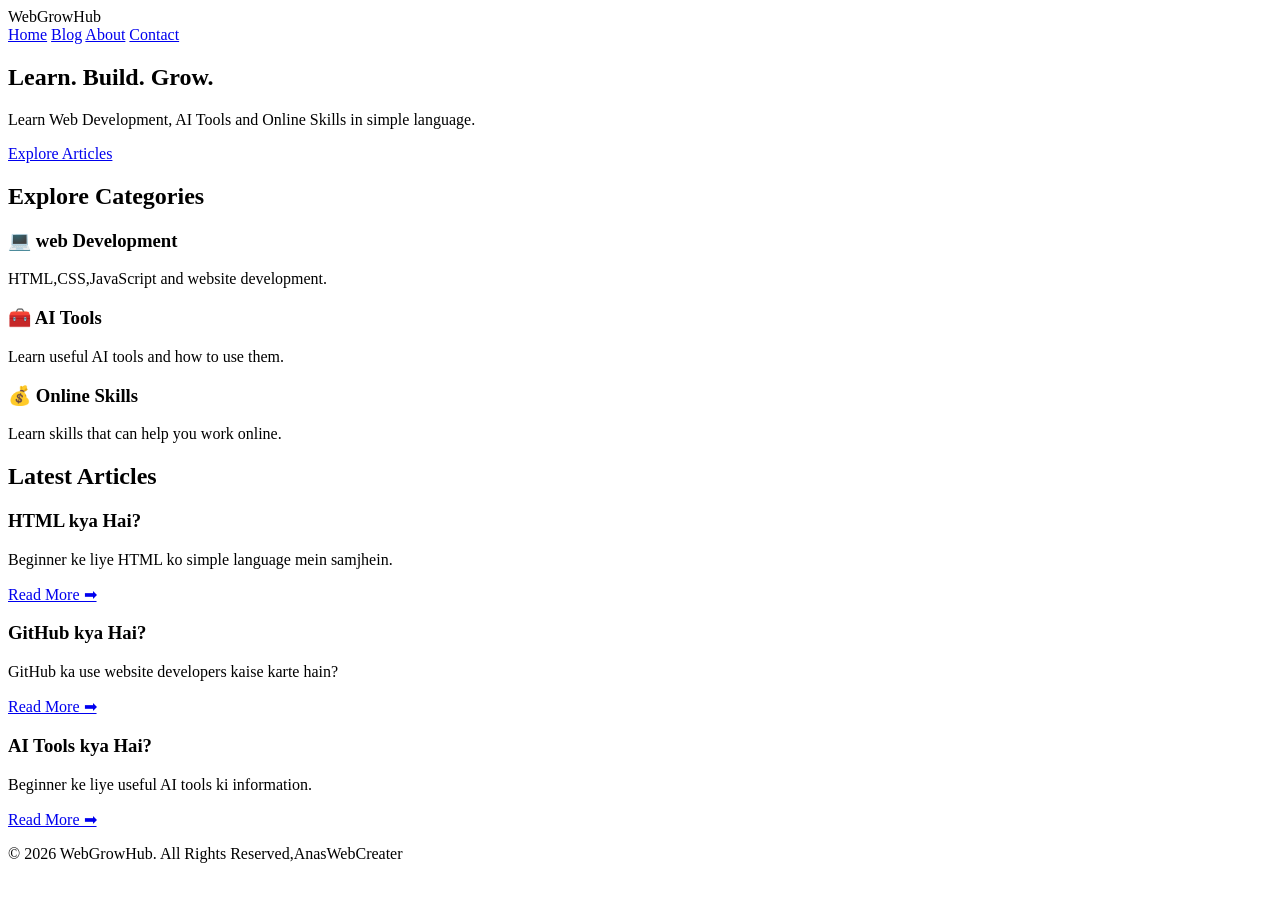
==== index.html @ e3cac808 "Add files via upload" ====
<!DOCTYPE html>
<html lang="en">
    <head>
        <meta charset="UTF-8">
        <meta name="viewport"
        content="width=device-width,
        initial-scale=1.0">
        <title>WebGrowHub - Learn & Grow Online</title>
        <meta name="description" content="WebGrowHub par Web Development, AI Tools aur Online Skills ko simple Hindi me seekhein. Beginner-friendly guides, tutorials aur practical tips.">
        <link rel="stylesheet" href="css/style.css">
    </head>
    <body>
        <header>
            <div class="logo">WebGrowHub</div>
            <nav>
                <a href="index.html">Home</a>
                   <a href="blog.html">Blog</a>
                      <a href="about.html">About</a>
                         <a href="contact.html">Contact</a>
            </nav>
        </header>
        <main>
            <section class="hero">
                <h1>Learn. Build. Grow.</h1>
                <p>
                    Learn Web Development, AI Tools and Online Skills in simple language.
                </p>
                <a href="blog.html" class="btn">Explore Articles</a>
            </section>
            <section class="categories">
                <h2>Explore Categories</h2>
                <div class="category-container">
                    <div class="category">
                        <h3>💻 web Development</h3>
                        <p>HTML,CSS,JavaScript and website development.</p>
                    </div>
                    <div class="category">
                        <h3>🧰 AI Tools</h3>
                        <p>Learn useful AI tools and how to use them.</p>
                    </div>
                    <div class="category">
                        <h3>💰 Online Skills</h3>
                        <p>Learn skills that can help you work online.</p>
                    </div>
                </div>
            </section>
            <section class="latest">
                <h2>Latest Articles</h2>
                <div class="article-container">
                    <article>
                        <h3>HTML kya Hai?</h3>
                        <p>Beginner ke liye HTML ko simple language mein samjhein.</p>
                        <a href="blog.html">Read More ➡</a>
                    </article>
                     <article>
                        <h3>GitHub kya Hai?</h3>
                        <p>GitHub ka use website developers kaise karte hain?</p>
                        <a href="blog.html">Read More ➡</a>
                    </article>
                     <article>
                        <h3>AI Tools kya Hai?</h3>
                        <p>Beginner ke liye useful AI tools ki information.</p>
                        <a href="blog.html">Read More ➡</a>
                    </article>
                </div>
            </section>
        </main>
        <footer>
            <p>© 2026 WebGrowHub. All Rights Reserved,AnasWebCreater</p>
        </footer>
        <script src="js/script.js"></script>
    </body>
</html>
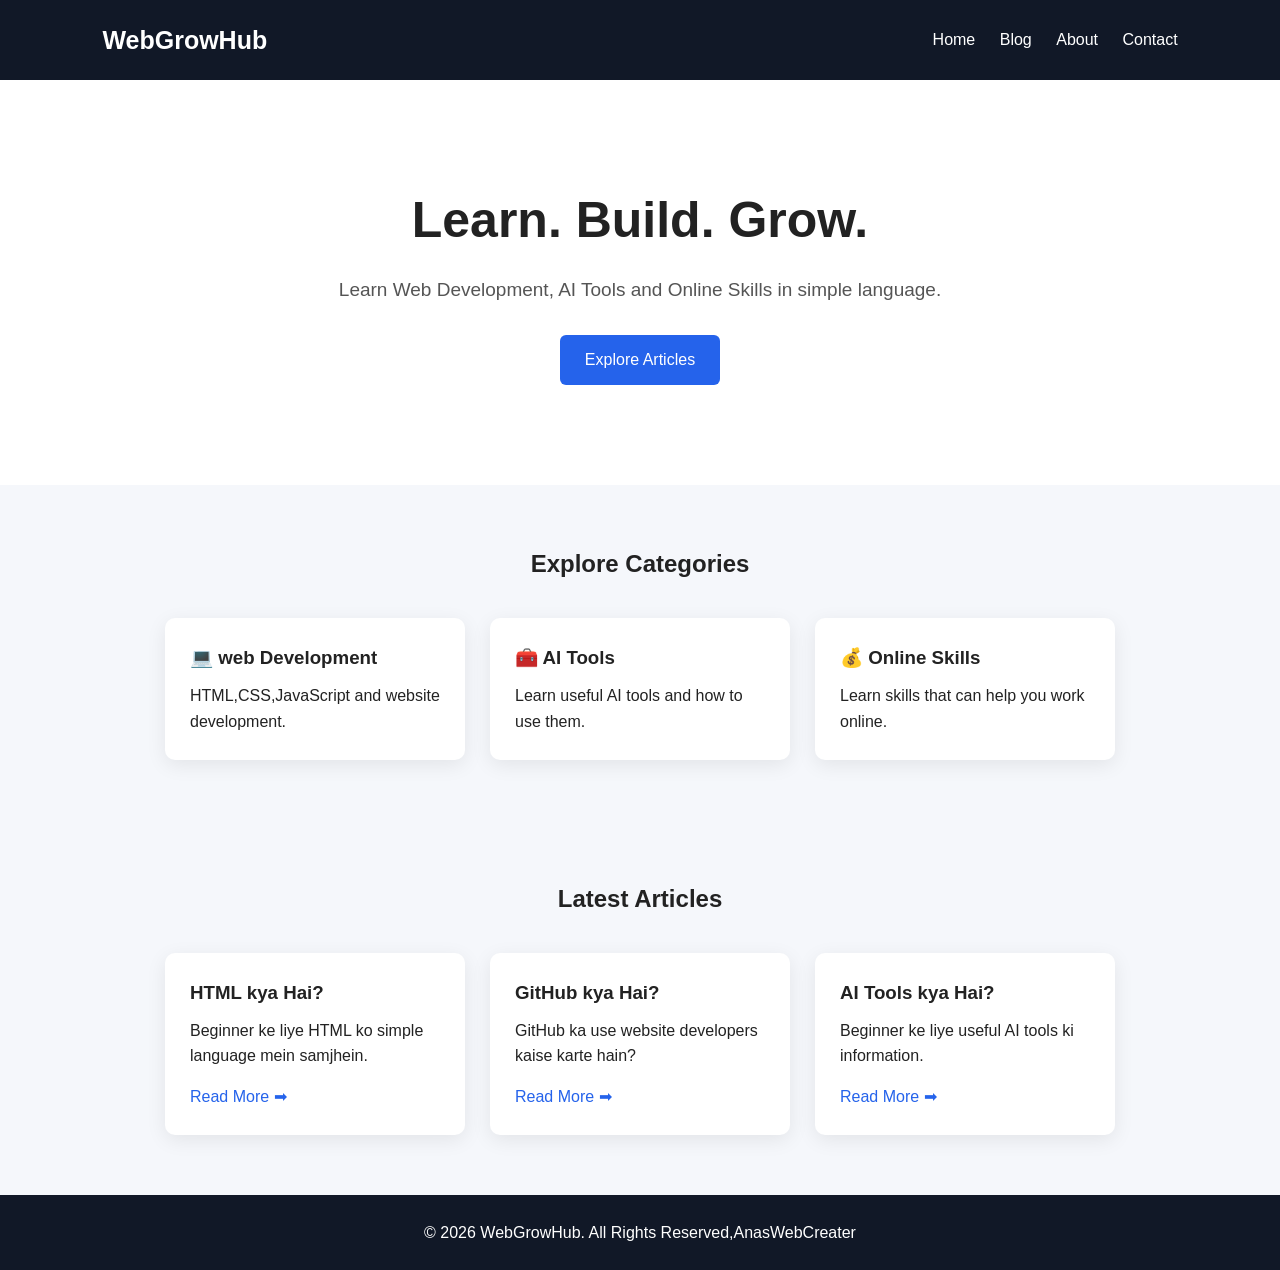
==== commit 055e399d: "Add Google site verification meta tag Added Google site verification meta tag for SEO." ====
--- a/index.html
+++ b/index.html
@@ -5,6 +5,7 @@
         <meta name="viewport"
         content="width=device-width,
         initial-scale=1.0">
+         <meta name="google-site-verification" content="qyCi_DCbY03wCiqcAY5sNEPBUMQ0JggTX-0lHB7W2D4" />
         <title>WebGrowHub - Learn & Grow Online</title>
         <meta name="description" content="WebGrowHub par Web Development, AI Tools aur Online Skills ko simple Hindi me seekhein. Beginner-friendly guides, tutorials aur practical tips.">
         <link rel="stylesheet" href="css/style.css">
@@ -70,4 +71,4 @@
         </footer>
         <script src="js/script.js"></script>
     </body>
-</html>+</html>
--- a/css/style.css
+++ b/css/style.css
@@ -0,0 +1,416 @@
+*{
+    margin:0;
+    padding: 0;
+    box-sizing: border-box;
+}
+body{
+    font-family: Arial, sans-serif;
+    line-height: 1.6;
+    background: #f5f7fb;
+    color: #222;
+}
+header{
+    background: #111827;
+    color: white;
+    display: flex;
+    justify-content: space-between;
+    align-items: center;
+    padding: 20px 8%;
+}
+.logo{
+    font-size: 25px;
+    font-weight: bold;
+}
+nav a{
+    color: white;
+    text-decoration: none;
+    margin-left: 20px;
+}
+nav a:hover{
+    color: #60a5fa;
+}
+.hero{
+    text-align: center;
+    padding: 100px 20px;
+    background: white;
+}
+.hero h1{
+    font-size: 50px;
+    margin-bottom: 15px;
+}
+.hero p{
+    font-size: 19px;
+    margin-bottom: 30px;
+    color: #555;
+}
+.btn{
+    display: inline-block;
+    background: #2563eb;
+    color: white;
+    padding: 12px 25px;
+    text-decoration: none;
+    border-radius: 6px;
+}
+.categories,
+.latest{
+    padding: 60px 8%;
+}
+h2{
+    text-align: center;
+    margin-bottom: 35px;
+}
+.category-container,
+.article-container{
+    display: flex;
+    gap: 25px;
+    justify-content: center;
+    flex-wrap: wrap;
+}
+.category,
+article{
+    background: white;
+    padding: 25px;
+    width: 300px;
+    border-radius: 10px;
+    box-shadow: 0 5px 20px
+    rgba(0,0,0,0.08);
+}
+.category h3,
+article h3{
+    margin-bottom: 10px;
+}
+article a{
+    display: inline-block;
+    margin-top: 15px;
+    color: #2563eb;
+    text-decoration: none;
+}
+footer{
+    background: #111827;
+    color: white;
+    text-align: center;
+    padding: 25px;
+}
+@media (max-width:700px){
+    header{
+        flex-direction: column;
+        gap: 15px;
+    }
+    nav a{
+        margin: 5px;
+    }
+    .hero h1{
+        font-size: 35px;
+    }
+}
+.blog-hero{
+    text-align: center;
+    padding: 80px 20px;
+    background: white;
+}
+.blog-hero h1{
+    font-size: 45px;
+    margin-bottom: 15px;
+}
+.blog-hero p{
+    font-size: 18px;
+    color: #666;
+}
+.blog-section{
+    padding: 60px 8%;
+}
+.blog-section h2{
+    margin-bottom: 40px;
+}
+.blog-container{
+    display: grid;
+    grid-template-columns: repeat(2,1fr);
+    gap: 30px;
+    max-width: 1000px;
+    margin: auto;
+}
+.blog-card{
+    background: white;
+    border-radius: 12px;
+    overflow: hidden;
+    box-shadow: 0 5px 20px rgba(0,0,0,0.08);
+    transition: transform 0.3s ease;
+}
+.blog-card:hover{
+    transform: translateY(-5px);
+}
+.blog-content{
+    padding: 30px;
+}
+.category-tag{
+    display: inline-block;
+    background: #e8f0ff;
+    color: #2563eb;
+    padding: 5px 10px;
+    border-radius: 20px;
+    font-size: 13px;
+    margin-bottom: 15px;
+}
+.blog-content h3{
+    font-size: 24px;
+    margin-bottom: 12px;
+}
+.blog-content p{
+    color: #666;
+}
+.read-more{
+    display: inline-block;
+    margin-top: 18px;
+    color: #2563eb;
+    text-decoration: none;
+    font-weight: bold;
+}
+.read-more:hover{
+    text-decoration: underline;
+}
+@media (max-width:700px){
+    .blog-container{
+        grid-template-columns: 1fr;
+    }
+    .blog-hero h1{
+        font-size: 35px;
+    }
+}
+.article-page{
+    padding: 60px 20px;
+}
+.article{
+    max-width: 800px;
+    margin: auto;
+    background: white;
+    padding: 45px;
+    border-radius: 12px;
+    box-shadow: 0 5px 20px rgba(0,0,0,0.08);
+}
+.article h1{
+    font-size: 42px;
+    margin: 15px 0;
+}
+.article-date{
+    color: #777;
+    margin-bottom: 35px;
+}
+.article h2{
+    text-align: left;
+    margin-top: 35px;
+    margin-bottom: 15px;
+    font-size: 28px;
+}
+.article p{
+    color: #444;
+    font-size: 17px;
+    margin-bottom: 18px;
+}
+.article ul{
+    margin: 20px 0 25px 25px;
+}
+.article li{
+    margin-bottom: 8px;
+}
+.article pre{
+    background: #111827;
+    color: white;
+    padding: 20px;
+    border-radius: 8px;
+    overflow-x: auto;
+    margin: 20px 0;
+}
+.article code{
+    font-family: consolas,
+    monospace;
+}
+.back-button{
+    display: inline-block;
+    margin-top: 25px;
+    background: #2563eb;
+    color: white;
+    padding: 12px 20px;
+    text-decoration: none;
+    border-radius: 6px;
+}
+.back-button:hover{
+    background: #1d4ed8;
+}
+@media (max-width:700px){
+    .article{
+        padding: 25px;
+    }
+    .article h1{
+        font-size: 32px;
+    }
+    .article h2{
+        font-size: 24px;
+    }
+}
+.about-hero{
+    text-align: center;
+    padding: 80px 20px;
+    background: white;
+}
+.about-hero h1{
+    font-size: 45px;
+    margin-bottom: 15px;
+}
+.about-hero p{
+    font-size: 18px;
+    color: #666;
+}
+.about-section{
+    padding: 60px 8%;
+}
+.about-content{
+    max-width: 1000px;
+    margin: auto;
+}
+.about-content h2{
+    text-align: left;
+    margin-top: 35px;
+    margin-bottom: 15px;
+}
+.about-content>p{
+    color: #555;
+    font-size: 17px;
+    margin-bottom: 15px;
+}
+.about-cards{
+    display: grid;
+    grid-template-columns: repeat(3, 1fr);
+    gap: 25px;
+    margin-top: 25px;
+}
+.about-card{
+    background: white;
+    padding: 25px;
+    border-radius: 10px;
+    box-shadow: 0 5px 20px rgba(0,0,0,0.08);
+}
+.about-card h3{
+    margin-bottom: 10px;
+}
+.about-card p{
+    color: #666;
+}
+.about-cta{
+    text-align: center;
+    background: white;
+    padding: 40px;
+    margin-top: 50px;
+    border-radius: 12px;
+    box-shadow: 0 5px 20px rgba(0,0,0,0.08);
+}
+.about-cta h2{
+    text-align: center;
+    margin-top: 0;
+}
+.about-cta p{
+    color: #666;
+    margin-bottom: 25px;
+}
+@media (max-width:700px){
+    .about-hero h1{
+        font-size: 35px;
+    }
+    .about-cards{
+        grid-template-columns: 1fr;
+    }
+    .about-section{
+        padding: 40px 20px;
+    }
+}
+.contact-hero{
+    text-align: center;
+    padding: 80px 20px;
+    background: white;
+}
+.contact-hero h1{
+    font-size: 45px;
+    margin-bottom: 15px;
+}
+.contact-hero p{
+    font-size: 18px;
+    color: #666;
+}
+.contact-section{
+    padding: 60px 8%;
+}
+.contact-container{
+    max-width: 1000px;
+    margin: auto;
+    display: grid;
+    grid-template-columns: 1fr 1fr;
+    gap: 40px;
+}
+.contact-info,
+.contact-form{
+    background: white;
+    padding: 30px;
+    border-radius: 12px;
+    box-shadow: 0 5px 20px rgba(0,0,0,0.08);
+}
+.contact-info h2,
+.contact-form h2{
+    margin-bottom: 20px;
+}
+.contact-info> p{
+    color: #666;
+    margin-bottom: 30px;
+}
+.contact-item{
+    margin-bottom: 25px;
+}
+.contact-item h3{
+    margin-bottom: 5px;
+}
+.contact-item p{
+    color: #666;
+}
+.contact-form form{
+    display: flex;
+    flex-direction: column;
+}
+.contact-form label{
+    margin-bottom: 7px;
+    font-weight: bold;
+}
+.contact-form input,
+.contact-form textarea{
+    padding: 12px;
+    margin-bottom: 20px;
+    border: 1px solid #ddd;
+    border-radius: 6px;
+    font-family: Arial, sans-serif;
+    font-size: 15px;
+}
+.contact-form input:focus,
+.contact-form textarea:focus{
+    outline: none;
+    border-color: #2563eb;
+}
+.contact-form button{
+    padding: 13px;
+    border: none;
+    border-radius: 6px;
+    background: #2563eb;
+    color: white;
+    font-size: 16px;
+    cursor: pointer;
+}
+.contact-form button:hover{
+    background: #1d4ed8;
+}
+@media (max-width:700px){
+    .contact-container{
+        grid-template-columns: 1fr;
+    }
+    .contact-hero h1{
+        font-size: 35px;
+    }
+    .contact-section{
+        padding: 40px 20px;
+    }
+}
